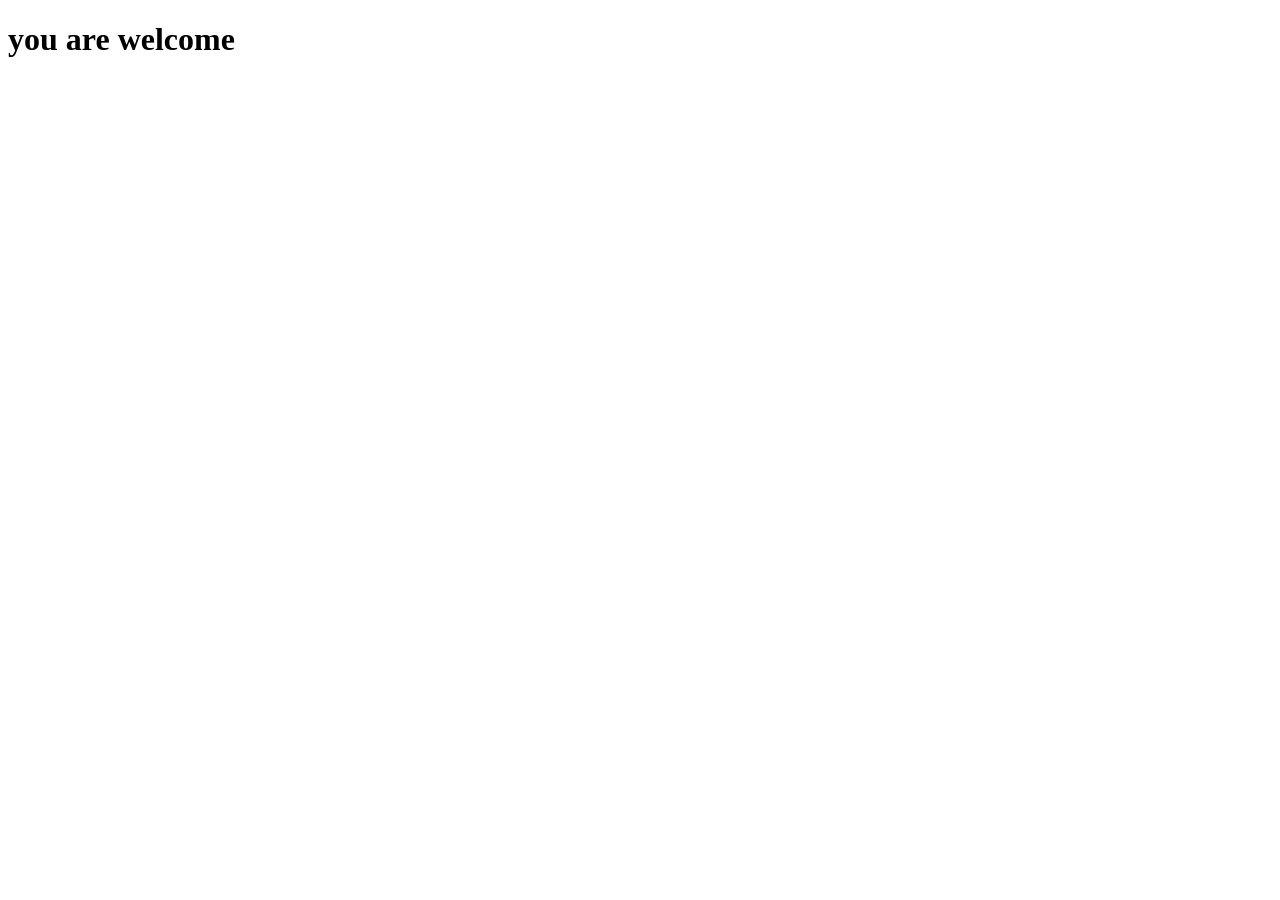
==== index.html @ 8e40e25c "index.html" ====
<!DOCTYPE html>
<html lang="en">
<head>
    <meta charset="UTF-8">
    <meta name="viewport" content="width=, initial-scale=1.0">
    <title>Document</title>
</head>
<body>
  <h1>you are welcome</h1>
</body>
</html>
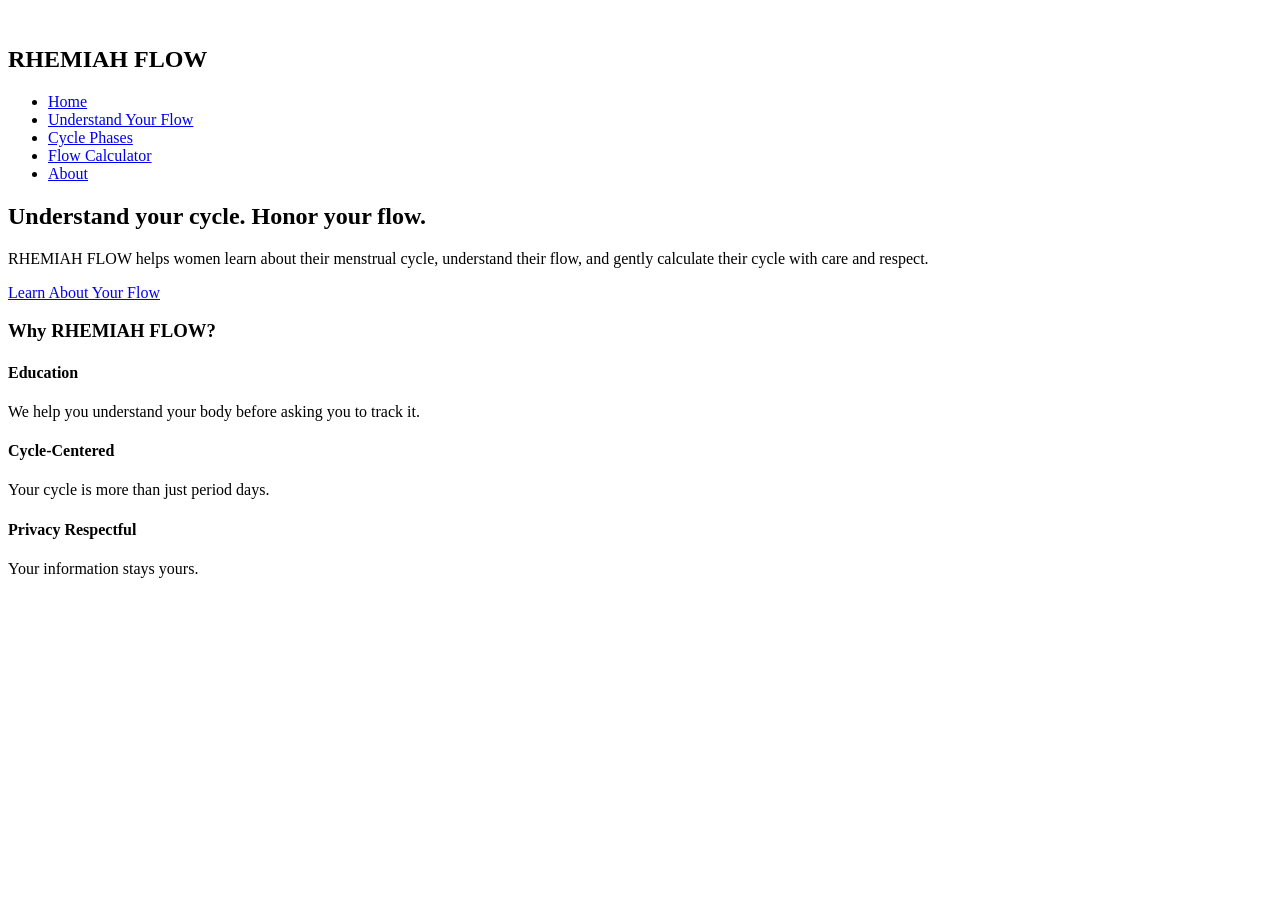
==== commit 706c1de7: "add html files" ====
--- a/index.html
+++ b/index.html
@@ -2,10 +2,62 @@
 <html lang="en">
 <head>
     <meta charset="UTF-8">
-    <meta name="viewport" content="width=, initial-scale=1.0">
-    <title>Document</title>
+    <meta name="viewport" content="width=device-width, initial-scale=1.0">
+    <title>RHEMIAH FLOW | Understand Your Cycle</title>
+    <link rel="stylesheet" href="rhemiah.css">
 </head>
 <body>
-  <h1>you are welcome</h1>
+
+    <!-- Header / Navigation -->
+    <header>
+        <nav>
+            <img class="logo" src="IMAGES/RHEMIAH FLOW LOGO.png" alt="">
+            <h1>RHEMIAH FLOW</h1>
+            <ul>
+                <li><a href="index.html">Home</a></li>
+                <li><a href="understand-flow.html">Understand Your Flow</a></li>
+                <li><a href="cycle-phases.html">Cycle Phases</a></li>
+                <li><a href="calculator.html">Flow Calculator</a></li>
+                <li><a href="about.html">About</a></li>
+            </ul>
+        </nav>
+    </header>
+
+    <!-- Main Content -->
+    <main>
+
+        <!-- Hero Section -->
+        <section class="hero">
+            <h2>Understand your cycle. Honor your flow.</h2>
+            <p>
+                RHEMIAH FLOW helps women learn about their menstrual cycle,
+                understand their flow, and gently calculate their cycle
+                with care and respect.
+            </p>
+            <a href="understand-flow.html" class="btn">
+                Learn About Your Flow
+            </a>
+        </section>
+
+        <!-- Why Rhemiah Flow -->
+        <section class="why">
+            <h3>Why RHEMIAH FLOW?</h3>
+            <div class="cards">
+                <div class="card">
+                    <h4>Education </h4>
+                    <p>We help you understand your body before asking you to track it.</p>
+                </div>
+                <div class="card">
+                    <h4>Cycle-Centered</h4>
+                    <p>Your cycle is more than just period days.</p>
+                </div>
+                <div class="card">
+                    <h4>Privacy Respectful</h4>
+                    <p>Your information stays yours.</p>
+                </div>
+            </div>
+        </section>
+
+    </main>
 </body>
-</html>+</html>
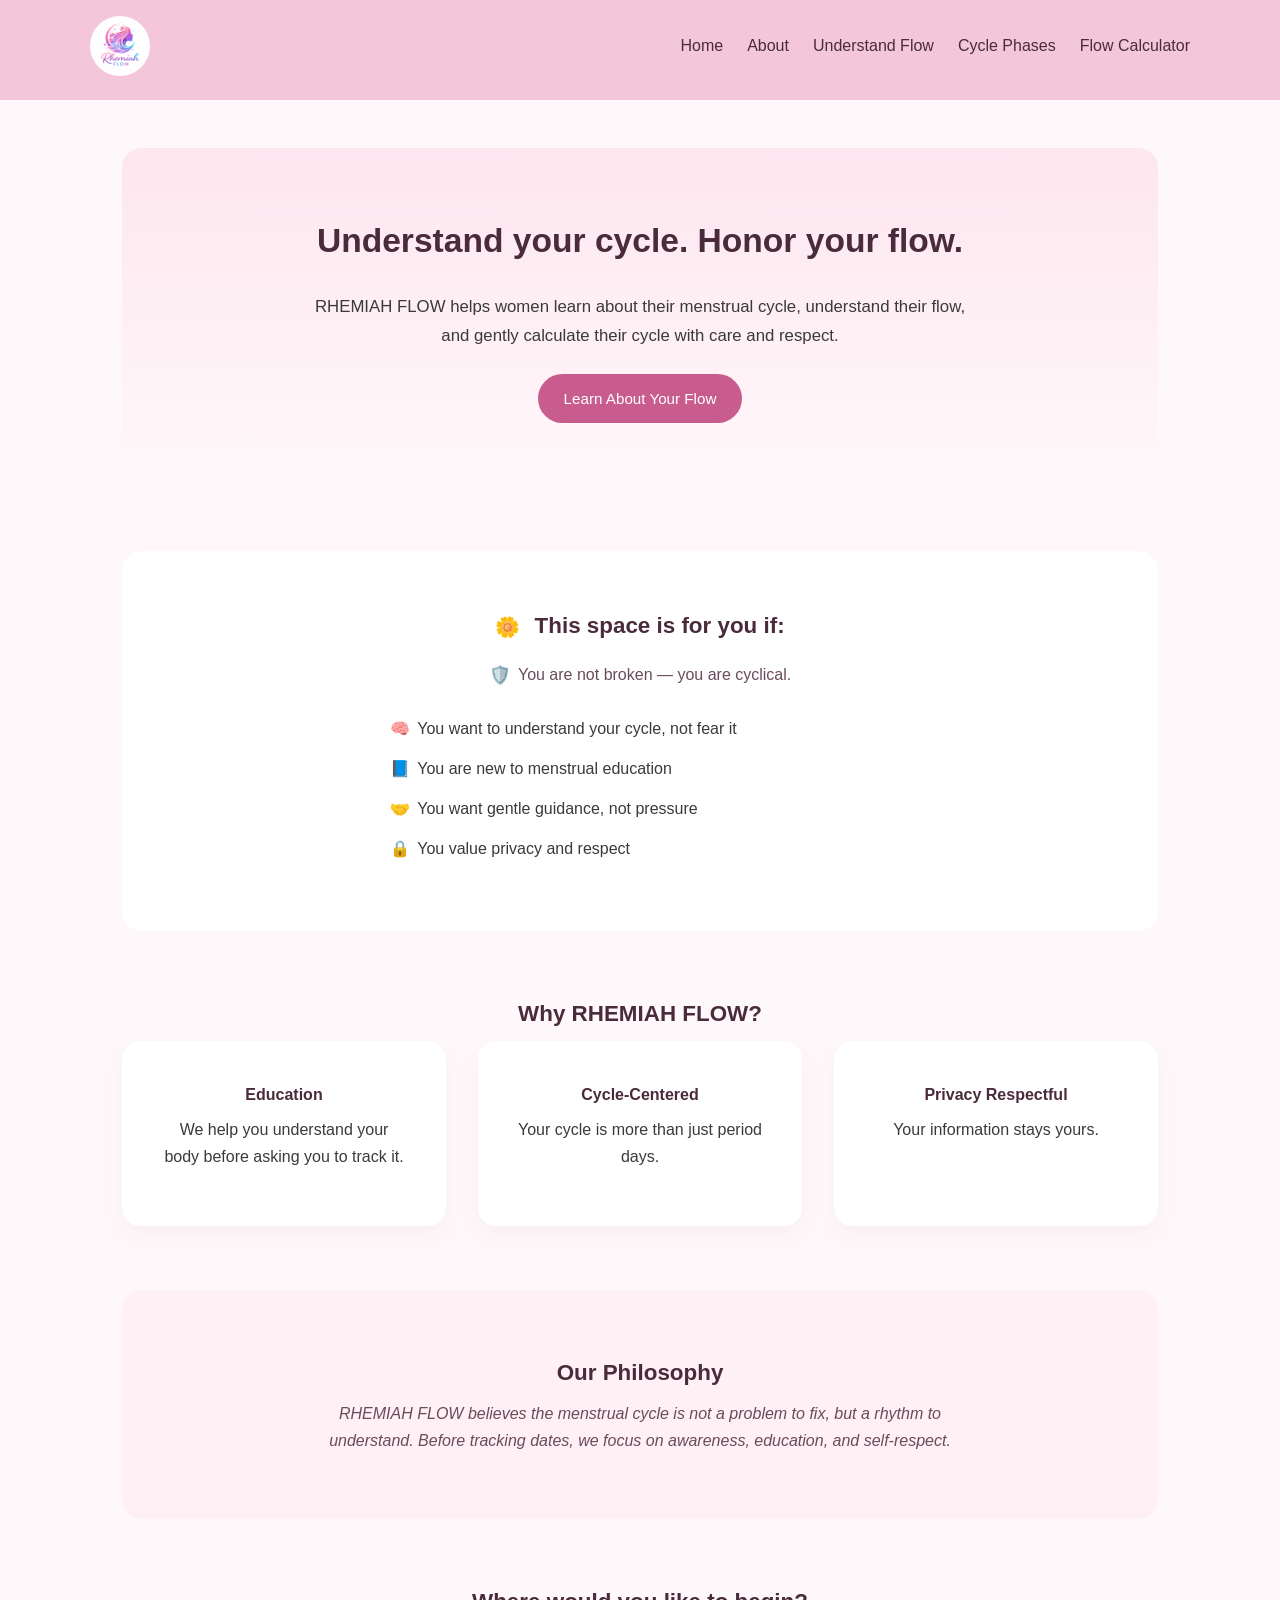
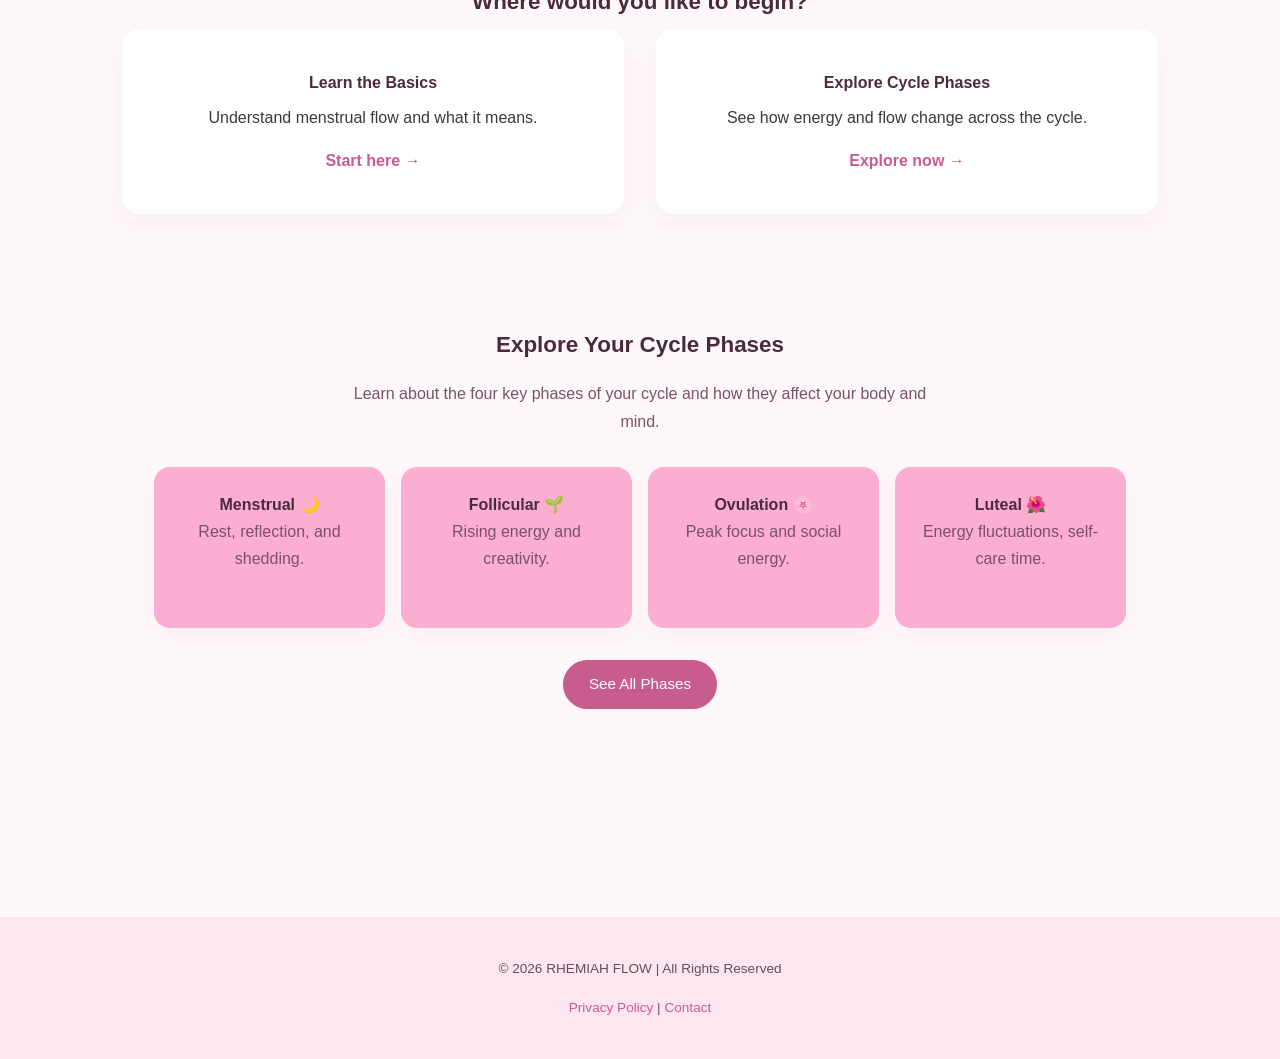
==== commit bd64cac9: "Complete RHEMIAH FLOW website with responsive design - Added comprehensive About page - Enhanced cal" ====
--- a/index.html
+++ b/index.html
@@ -7,18 +7,44 @@
     <link rel="stylesheet" href="rhemiah.css">
 </head>
 <body>
+<div id="logo-modal" class="modal">
+    <span id="close-btn">&times;</span>
+    <img class="modal-content" id="modal-img">
+</div>
 
     <!-- Header / Navigation -->
     <header>
         <nav>
-            <img class="logo" src="IMAGES/RHEMIAH FLOW LOGO.png" alt="">
-            <h1>RHEMIAH FLOW</h1>
+            <a href="#" id="logo-link">
+            <img class="logo" src="IMAGES/RHEMIAH_FLOW_LOGO.png" alt="RHEMIAH FLOW LOGO">
+              </a>
+              <script>
+                const logo = document.querySelector(".logo");
+                const modal = document.getElementById("logo-modal");
+                const modalImg = document.getElementById("modal-img");
+                const closeBtn = document.getElementById("close-btn");
+
+                logo.onclick = function() {
+                modal.style.display = "block";
+                modalImg.src = this.src;
+                  }
+
+               closeBtn.onclick = function() {
+               modal.style.display = "none";
+               }
+               modal.onclick = function(e) {
+  if (e.target === modal) {
+    modal.style.display = "none";
+  }
+}
+              </script>
+            <!-- <h1><a href="index.html">RHEMIAH FLOW</a></h1> -->
             <ul>
                 <li><a href="index.html">Home</a></li>
-                <li><a href="understand-flow.html">Understand Your Flow</a></li>
+                <li><a href="about.html">About</a></li>
+                <li><a href="understand-flow.html">Understand Flow</a></li>
                 <li><a href="cycle-phases.html">Cycle Phases</a></li>
                 <li><a href="calculator.html">Flow Calculator</a></li>
-                <li><a href="about.html">About</a></li>
             </ul>
         </nav>
     </header>
@@ -28,6 +54,7 @@
 
         <!-- Hero Section -->
         <section class="hero">
+            <div class="hero-content">
             <h2>Understand your cycle. Honor your flow.</h2>
             <p>
                 RHEMIAH FLOW helps women learn about their menstrual cycle,
@@ -37,7 +64,19 @@
             <a href="understand-flow.html" class="btn">
                 Learn About Your Flow
             </a>
+            </div>
         </section>
+       <!-- For who -->
+        <section class="for-who">
+    <h3><span class="section-icon">🌼</span> This space is for you if:</h3>
+    <p><span class="phrase-icon">🛡️</span>You are not broken — you are cyclical.</p>
+    <ul>
+        <li><span class="li-icon">🧠</span>You want to understand your cycle, not fear it</li>
+        <li><span class="li-icon">📘</span>You are new to menstrual education</li>
+        <li><span class="li-icon">🤝</span>You want gentle guidance, not pressure</li>
+        <li><span class="li-icon">🔒</span>You value privacy and respect</li>
+    </ul>
+</section>
 
         <!-- Why Rhemiah Flow -->
         <section class="why">
@@ -58,6 +97,82 @@
             </div>
         </section>
 
+        <!-- Cycle Philosophy -->
+         <section class="philosophy">
+    <h3>Our Philosophy</h3>
+    <p>
+        RHEMIAH FLOW believes the menstrual cycle is not a problem to fix,
+        but a rhythm to understand. Before tracking dates, we focus on
+        awareness, education, and self-respect.
+    </p>
+</section>
+            <!-- Next Step -->
+ <section class="next-step">
+    <h3>Where would you like to begin?</h3>
+    <div class="cards">
+        <div class="card">
+            <h4>Learn the Basics</h4>
+            <p>Understand menstrual flow and what it means.</p>
+            <a href="understand-flow.html" class="card-link">Start here →</a>
+        </div>
+        <div class="card">
+            <h4>Explore Cycle Phases</h4>
+            <p>See how energy and flow change across the cycle.</p>
+            <a href="cycle-phases.html" class="card-link">Explore now →</a>
+        </div>
+    </div>
+</section>
+<!-- Cycle Phases Teaser -->
+<section class="home-cycle-preview">
+  <h3>Explore Your Cycle Phases</h3>
+  <p>Learn about the four key phases of your cycle and how they affect your body and mind.</p>
+
+  <div class="preview-cards">
+    <div class="preview-card fade-in">
+      <h4>Menstrual 🌙</h4>
+      <p>Rest, reflection, and shedding.</p>
+    </div>
+    <div class="preview-card fade-in">
+      <h4>Follicular 🌱</h4>
+      <p>Rising energy and creativity.</p>
+    </div>
+    <div class="preview-card fade-in">
+      <h4>Ovulation 🌸</h4>
+      <p>Peak focus and social energy.</p>
+    </div>
+    <div class="preview-card fade-in">
+      <h4>Luteal 🌺</h4>
+      <p>Energy fluctuations, self-care time.</p>
+    </div>
+  </div>
+
+  <a href="cycle-phases.html" class="btn">See All Phases</a>
+</section>
+
     </main>
+                <!-- Footer -->
+  <footer>
+    <p>© 2026 RHEMIAH FLOW | All Rights Reserved</p>
+    <p>
+      <a href="#">Privacy Policy</a> | 
+      <a href="#">Contact</a>
+    </p>
+  </footer>
+               
+<script>
+  const observer = new IntersectionObserver(entries => {
+    entries.forEach(entry => {
+      if (entry.isIntersecting) {
+        entry.target.classList.add("visible");
+      }
+    });
+  }, { threshold: 0.2 });
+
+  document.querySelectorAll(".fade-in").forEach(el => {
+    observer.observe(el);
+  });
+</script>
+</body>
+
 </body>
 </html>
--- a/rhemiah.css
+++ b/rhemiah.css
@@ -0,0 +1,886 @@
+/* --------------------
+   RESET & BASE STYLES
+--------------------- */
+* {
+    margin: 0;
+    padding: 0;
+    box-sizing: border-box;
+}
+
+body {
+    font-family: "Poppins", Arial, sans-serif;
+    background-color: #fff8fb;
+    color: #3a3a3a;
+    line-height: 1.7;
+}
+
+/* --------------------
+   TYPOGRAPHY
+--------------------- */
+h1, h2, h3, h4 {
+    font-weight: 600;
+    color: #4a2b3b;
+}
+
+h1 {
+    font-size: 1.6rem;
+}
+
+h2 {
+    font-size: 2.1rem;
+    margin-bottom: 0.8rem;
+}
+
+h3 {
+    font-size: 1.4rem;
+    margin-bottom: 0.5rem;
+    text-align: center;
+}
+
+p {
+    margin-bottom: 1rem;
+    max-width: 680px;
+}
+
+/* --------------------
+   LINKS & BUTTONS
+--------------------- */
+a {
+    color: #b85686;
+    text-decoration: none;
+    position: relative;
+    transition: color 0.3s ease;
+}
+
+a:hover {
+    color: #a94874
+}
+a::after {
+    content: '';
+    position: absolute;
+    width: 0;
+    height: 1px;
+    bottom: -2px;
+    left: 0;
+    background-color: #a94874;
+    transition: width 0.3s ease;
+}
+
+a:hover::after {
+    width: 100%;
+}
+
+.btn {
+    display: inline-block;
+    background-color: #c85c8e;
+    color: #ffffff;
+    padding: 0.7rem 1.6rem;
+    border-radius: 25px;
+    font-size: 0.95rem;
+    transition: background-color 0.3s ease,transform 0.2s ease, box-shadow 0.2s ease;
+}
+
+.btn:hover {
+    background-color: #fff;
+     transform: translateY(-2px);
+    box-shadow: 0 6px 12px rgba(168, 72, 116, 0.3);
+}
+
+/* --------------------
+   HEADER & NAVIGATION
+--------------------- */
+.logo{
+    width: 60px;
+    height: 60px;
+    border-radius: 30px;
+}
+header {
+    background-color: #f3c7d9;
+    padding: 1rem 2rem;
+}
+
+nav {
+    max-width: 1100px;
+    margin: auto;
+    display: flex;
+    align-items: center;
+    justify-content: space-between;
+}
+
+nav ul {
+    list-style: none;
+    display: flex;
+    gap: 1.5rem;
+}
+
+nav a {
+    font-weight: 500;
+    color: #4a2b3b;
+    position: relative;
+    transition: color 0.3s ease;
+}
+nav a::after {
+    content: '';
+    position: absolute;
+    width: 0;
+    height: 2px;
+    bottom: -3px;
+    left: 0;
+    background-color: #c85c8e;
+    transition: width 0.3s ease;
+}
+nav a:hover::after {
+    width: 100%;
+}
+nav a:hover {
+    color: #a94874;
+}
+
+/* --------------------
+   MAIN LAYOUT
+--------------------- */
+main {
+    max-width: 1100px;
+    margin: auto;
+    padding: 3rem 2rem;
+    background-color: transparent;
+}
+
+section {
+    margin-bottom: 4rem;
+}
+
+/* --------------------
+   HERO SECTION
+--------------------- */
+.hero {
+    text-align: center;
+    padding: 4rem 2rem;
+    background: linear-gradient(
+        to bottom,
+        #fde6ef,
+        #fff8fb
+    );
+    border-radius: 20px;
+}
+
+.hero p {
+    margin: 1.5rem auto;
+    font-size: 1.05rem;
+}
+/* FOR WHO SECTION */
+.for-who {
+    background-color: #ffffff;
+    padding: 3.5rem 2rem;
+    border-radius: 20px;
+    text-align: center;
+}
+
+.for-who h3 {
+    margin-bottom: 1rem;
+}
+
+.for-who p {
+    color: #6a4b5b;
+    margin: 0 auto 1.5rem;
+}
+
+.for-who ul {
+    list-style: none;
+    max-width: 500px;
+    margin: auto;
+    padding: 0;
+}
+
+.for-who li {
+    margin-bottom: 0.8rem;
+    display: flex;
+    align-items: center;
+    gap: 0.45rem;
+}
+
+.section-icon {
+    display: inline-block;
+    margin-right: 0.5rem;
+    font-size: 1.25rem;
+    vertical-align: middle;
+}
+
+.li-icon {
+    display: inline-block;
+    width: 1.25rem;
+    text-align: center;
+    font-size: 1rem;
+}
+
+.phrase-icon {
+    display: inline-block;
+    margin-right: 0.45rem;
+    font-size: 1.1rem;
+    vertical-align: middle;
+}
+
+/* --------------------
+   WHY RHEMIAH FLOW
+--------------------- */
+.cards {
+    display: grid;
+    grid-template-columns: repeat(auto-fit, minmax(250px, 1fr));
+    gap: 2rem;
+}
+
+.card {
+    background-color: #ffffff;
+    padding: 2.5rem;
+    border-radius: 18px;
+    box-shadow: 0 10px 25px rgba(100, 64, 82, 0.05);
+    transition: transform 0.2s ease, box-shadow 0.2s ease;
+}
+.card:hover {
+    transform: translateY(-3px);
+    box-shadow: 0 14px 30px rgba(100, 64, 82, 0.08);
+}
+
+.card h4 {
+    margin-bottom: 0.5rem;
+    text-align: center;
+}
+
+.card p{
+    text-align: center;
+}
+
+.card-link {
+    display: block;
+    text-align: center;
+    margin-top: 1rem;
+    font-weight: 600;
+    text-decoration: none;
+    color: #c85c8e;
+    transition: color 0.3s ease;
+}
+
+.card-link:hover {
+    color: #a94874;
+}
+
+.card-link::after {
+    display: none;
+}
+/* PHILOSOPHY SECTION */
+.philosophy {
+    background-color: #fff0f6;
+    padding: 4rem 2rem;
+    border-radius: 20px;
+    text-align: center;
+}
+
+.philosophy p {
+    margin: auto;
+    color: #6a4b5b;
+    font-style: italic;
+}
+
+/* --------------------
+   PAGE HEADERS
+--------------------- */
+.page-header {
+    text-align: center;
+    margin-bottom: 3rem;
+}
+
+.page-header p {
+    margin: auto;
+}
+
+/* --------------------
+   LISTS
+--------------------- */
+ul {
+    padding-left: 1.2rem;
+}
+
+li {
+    margin-bottom: 0.6rem;
+}
+
+/* --------------------
+   FORM STYLES
+--------------------- */
+form {
+    max-width: 500px;
+    margin: auto;
+    background-color: #ffffff;
+    padding: 2.5rem;
+    border-radius: 20px;
+    box-shadow: 0 10px 25px rgba(1, 2, 2, 0.05);
+
+}
+.note {
+    font-size: 0.85rem;
+    color: #7d5ba6;
+    margin-top: 0.3rem;
+}
+
+label {
+    display: block;
+    /* margin-bottom: 1.2rem; */
+    font-weight: 500;
+}
+
+input {
+    width: 100%;
+    padding: 0.6rem;
+    margin-bottom:1rem;
+    border-radius: 8px;
+    border: 1px solid #ddd;
+}
+
+button {
+    background-color: #c85c8e;
+    color: #ffffff;
+    border: none;
+    padding: 0.7rem 1.5rem;
+    margin-top: 0.5rem;
+    border-radius: 25px;
+    font-size: 0.95rem;
+    cursor: pointer;
+}
+
+button:hover {
+    background-color: #a94874;
+}
+
+/* --------------------
+   RESULTS SECTION
+--------------------- */
+#results {
+    margin-top: 2rem;
+    text-align: center;
+    font-weight: 500;
+}
+
+/* --------------------
+   RESPONSIVE DESIGN
+--------------------- */
+@media (max-width: 768px) {
+    /* Navigation */
+    nav ul {
+        flex-direction: column;
+        gap: 1rem;
+    }
+
+    /* Hero sections */
+    .hero {
+        padding: 3rem 1.5rem;
+    }
+
+    /* Main content */
+    main {
+        padding: 2rem 1.5rem;
+    }
+
+    /* Forms */
+    form {
+        padding: 2rem 1.5rem;
+        margin: 0 1rem;
+    }
+
+    /* Cards */
+    .cards {
+        grid-template-columns: 1fr;
+        gap: 1rem;
+    }
+
+    .card {
+        padding: 1.5rem;
+    }
+
+    /* Flow types */
+    .flow-types {
+        grid-template-columns: 1fr;
+        gap: 1rem;
+    }
+
+    .flow-type {
+        padding: 1.5rem;
+    }
+
+    /* Guide cards */
+    .guide-cards {
+        grid-template-columns: 1fr;
+        gap: 1rem;
+    }
+
+    .guide-card {
+        padding: 1rem;
+    }
+
+    /* Tips grid */
+    .tips-grid {
+        grid-template-columns: 1fr;
+        gap: 1rem;
+    }
+
+    .tip-card {
+        padding: 1.5rem;
+    }
+
+    /* Visual guide */
+    .visual-guide {
+        padding: 2rem 1rem;
+    }
+
+    /* Image container */
+    .image-container {
+        margin: 0;
+    }
+
+    /* Cycle image section */
+    .cycle-image-section {
+        margin-bottom: 3rem;
+    }
+}
+
+@media (max-width: 480px) {
+    /* Extra small screens */
+    .hero {
+        padding: 2rem 1rem;
+    }
+
+    main {
+        padding: 1.5rem 1rem;
+    }
+
+    .hero h2 {
+        font-size: 1.8rem;
+    }
+
+    .flow-section {
+        padding: 2rem 1rem;
+    }
+
+    .card {
+        padding: 1.2rem;
+    }
+
+    .flow-type {
+        padding: 1.2rem;
+    }
+
+    .tip-card {
+        padding: 1.2rem;
+    }
+
+    /* Form elements */
+    form {
+        padding: 1.5rem 1rem;
+        margin: 0 0.5rem;
+    }
+
+    input {
+        padding: 0.8rem;
+        font-size: 16px; /* Prevents zoom on iOS */
+    }
+
+    button {
+        padding: 0.8rem 1.2rem;
+        font-size: 1rem;
+    }
+
+    /* Logo */
+    .logo {
+        width: 50px;
+        height: 50px;
+    }
+
+    /* Footer */
+    footer {
+        padding: 1.5rem 1rem;
+    }
+
+    /* Video container */
+    .video-container {
+        margin: 0;
+    }
+
+    .video-container iframe {
+        height: 200px;
+    }
+
+    /* Image container */
+    .cycle-image {
+        width: 100%;
+        height: auto;
+    }
+
+    /* Modal */
+    .modal-content {
+        max-width: 95%;
+        max-height: 80vh;
+    }
+
+    #close-btn {
+        font-size: 30px;
+        top: 15px;
+        right: 20px;
+    }
+}
+/* --------------------
+   VIDEO SECTION
+--------------------- */
+.visual-guide {
+    background-color: #fff8fb;
+    padding: 2.5rem 1.5rem;
+    border-radius: 20px;
+    margin-bottom: 2.5rem;
+    text-align: center;
+}
+
+.visual-guide h3 {
+    margin-bottom: 0.5rem;
+}
+
+.visual-guide p {
+    margin-bottom: 1.5rem;
+    color: #7a5166;
+}
+
+.guide-cards {
+    display: grid;
+    grid-template-columns: repeat(auto-fit, minmax(160px, 1fr));
+    gap: 1rem;
+    margin-bottom: 2rem;
+}
+
+.guide-card {
+    background-color: #ffffff;
+    border-radius: 16px;
+    padding: 1rem;
+    box-shadow: 0 8px 20px rgba(100, 64, 82, 0.06);
+    display: flex;
+    flex-direction: column;
+    align-items: center;
+    gap: 0.5rem;
+}
+
+.guide-card span {
+    font-size: 1.4rem;
+}
+
+.guide-card p {
+    margin: 0;
+    font-size: 0.9rem;
+}
+
+/* --------------------
+   CYCLE IMAGE SECTION
+--------------------- */
+.cycle-image-section {
+    text-align: center;
+    margin-bottom: 4rem;
+}
+
+.cycle-image-section h3 {
+    margin-bottom: 1rem;
+}
+
+.cycle-image-section p {
+    margin-bottom: 2rem;
+    color: #7a5166;
+}
+
+.image-container {
+    max-width: 800px;
+    margin: 0 auto;
+    border-radius: 12px;
+    overflow: hidden;
+    box-shadow: 0 8px 20px rgba(100, 64, 82, 0.1);
+}
+
+.cycle-image {
+    width: 100%;
+    height: auto;
+    display: block;
+}
+
+.video-section {
+    text-align: center;
+    margin-bottom: 4rem;
+}
+
+.video-section h3 {
+    margin-bottom: 1rem;
+}
+
+.video-section p {
+    margin-bottom: 2rem;
+    color: #7a5166;
+}
+
+.video-container {
+    max-width: 560px;
+    margin: 0 auto;
+    border-radius: 12px;
+    overflow: hidden;
+    box-shadow: 0 8px 20px rgba(100, 64, 82, 0.1);
+}
+
+.video-container iframe {
+    width: 100%;
+    height: 315px;
+    border: none;
+}
+
+/* Responsive video */
+@media (max-width: 600px) {
+    .video-container {
+        max-width: 100%;
+    }
+    
+    .video-container iframe {
+        height: 250px;
+    }
+}
+
+.video-fallback {
+    margin-top: 1rem;
+    color: #5a3c51;
+}
+
+.video-fallback a {
+    color: #c85c8e;
+    text-decoration: none;
+    font-weight: 600;
+}
+
+.video-fallback a:hover {
+    text-decoration: underline;
+}
+
+/* =========================
+   UNDERSTAND FLOW PAGE
+========================= */
+
+.understand-flow {
+  max-width: 900px;
+  margin: auto;
+}
+*{
+    font-family: sans-serif;
+}
+/* Intro */
+.page-intro {
+  text-align: center;
+  margin-bottom: 3.5rem;
+}
+
+.page-intro .subtitle {
+  font-size: 1rem;
+  color: #7a5166;
+  max-width: 520px;
+  margin: auto;
+}
+
+/* Section cards */
+.flow-section {
+  background-color: #ffffff;
+  padding: 2.5rem 2rem;
+  border-radius: 22px;
+  margin-bottom: 2.5rem;
+  box-shadow: 0 12px 30px rgba(100, 64, 82, 0.06);
+}
+
+/* Headings */
+.flow-section h3 {
+  margin-bottom: 1rem;
+  text-align: center;
+}
+
+/* Notes */
+.note {
+  font-size: 0.9rem;
+  color: #8b6a7b;
+  text-align: center;
+  margin-bottom: 2rem;
+}
+
+/* Flow types */
+.flow-types {
+  display: grid;
+  gap: 1.5rem;
+}
+
+.flow-type {
+  background-color: #fff4f9;
+  padding: 1.8rem;
+  border-radius: 18px;
+  text-align: center;
+}
+
+/* Tips & Remedies */
+.tips-grid {
+  display: grid;
+  grid-template-columns: repeat(auto-fit, minmax(280px, 1fr));
+  gap: 1.5rem;
+  margin-top: 2rem;
+}
+
+.tip-card {
+  background-color: #fff4f9;
+  padding: 1.8rem;
+  border-radius: 18px;
+  text-align: center;
+  transition: transform 0.2s ease, box-shadow 0.2s ease;
+}
+
+.tip-card:hover {
+  transform: translateY(-2px);
+  box-shadow: 0 8px 20px rgba(100, 64, 82, 0.1);
+}
+
+.tip-card h4 {
+  margin-bottom: 0.8rem;
+  font-size: 1.1rem;
+}
+
+.tip-card p {
+  margin: 0;
+  font-size: 0.9rem;
+  line-height: 1.5;
+}
+
+/* Transition section */
+.flow-transition {
+  text-align: center;
+  padding: 3rem 2rem;
+  background: linear-gradient(to bottom, #ff8eb9, #f5c3d8);
+  border-radius: 24px;
+}
+
+.flow-transition p {
+  font-size: 1.05rem;
+  margin-bottom: 1.5rem;
+}
+.flow-transition .btn {
+  background-color: #c85c8e;
+}
+.home-cycle-preview {
+  text-align: center;
+  padding: 3rem 2rem;
+  background-color: #fff8fb;
+  border-radius: 22px;
+  margin-top: 3rem;
+}
+
+.home-cycle-preview h3 {
+  margin-bottom: 1rem;
+}
+
+.home-cycle-preview p {
+  margin-bottom: 2rem;
+  color: #7a5166;
+  max-width: 600px;
+  margin-left: auto;
+  margin-right: auto;
+}
+
+/* Preview cards grid */
+.preview-cards {
+  display: grid;
+  gap: 1rem;
+  grid-template-columns: repeat(auto-fit, minmax(140px, 1fr));
+  margin-bottom: 2rem;
+}
+
+.preview-card {
+  background-color: #fcaed1;
+  padding: 1.5rem;
+  border-radius: 16px;
+  text-align: center;
+  box-shadow: 0 8px 20px rgba(100, 64, 82, 0.05);
+  transition: transform 0.3s ease, box-shadow 0.3s ease;
+}
+
+.preview-card:hover {
+  transform: translateY(-4px);
+  box-shadow: 0 12px 30px rgba(100, 64, 82, 0.1);
+}
+.modal {
+  display: none;
+  position: fixed;
+  z-index: 999;
+  padding-top: 50px;
+  left: 0;
+  top: 0;
+  width: 100%;
+  height: 100%;
+  background-color: rgba(0,0,0,0.9);
+}
+
+.modal-content {
+  margin: auto;
+  display: block;
+  max-width: 90%;
+  max-height: 90vh;
+  object-fit: contain;
+}
+
+#close-btn {
+  position: absolute;
+  top: 20px;
+  right: 40px;
+  color: white;
+  font-size: 40px;
+  cursor: pointer;
+}
+
+/* --------------------
+   FADE-IN ANIMATION
+--------------------- */
+.fade-in {
+  opacity: 0;
+  transform: translateY(20px);
+  transition: opacity 0.6s ease, transform 0.6s ease;
+}
+
+.fade-in.visible {
+  opacity: 1;
+  transform: translateY(0);
+}
+
+/* --------------------
+   FOOTER
+--------------------- */
+footer {
+  background-color: #fde6ef;
+  padding: 2rem 1.5rem;
+  margin-top: 3rem;
+  display: flex;
+  flex-direction: column;
+  align-items: center;
+  text-align: center;
+}
+
+footer p {
+  margin: 0.5rem 0;
+  font-size: 0.85rem;
+  color: #6a4b5b;
+}
+
+footer p:first-child {
+  font-weight: 500;
+}
+
+footer a {
+  color: #c85c8e;
+  text-decoration: none;
+  transition: color 0.3s ease;
+}
+
+footer a:hover {
+  color: #a94874;
+  text-decoration: underline;
+}
+
+
